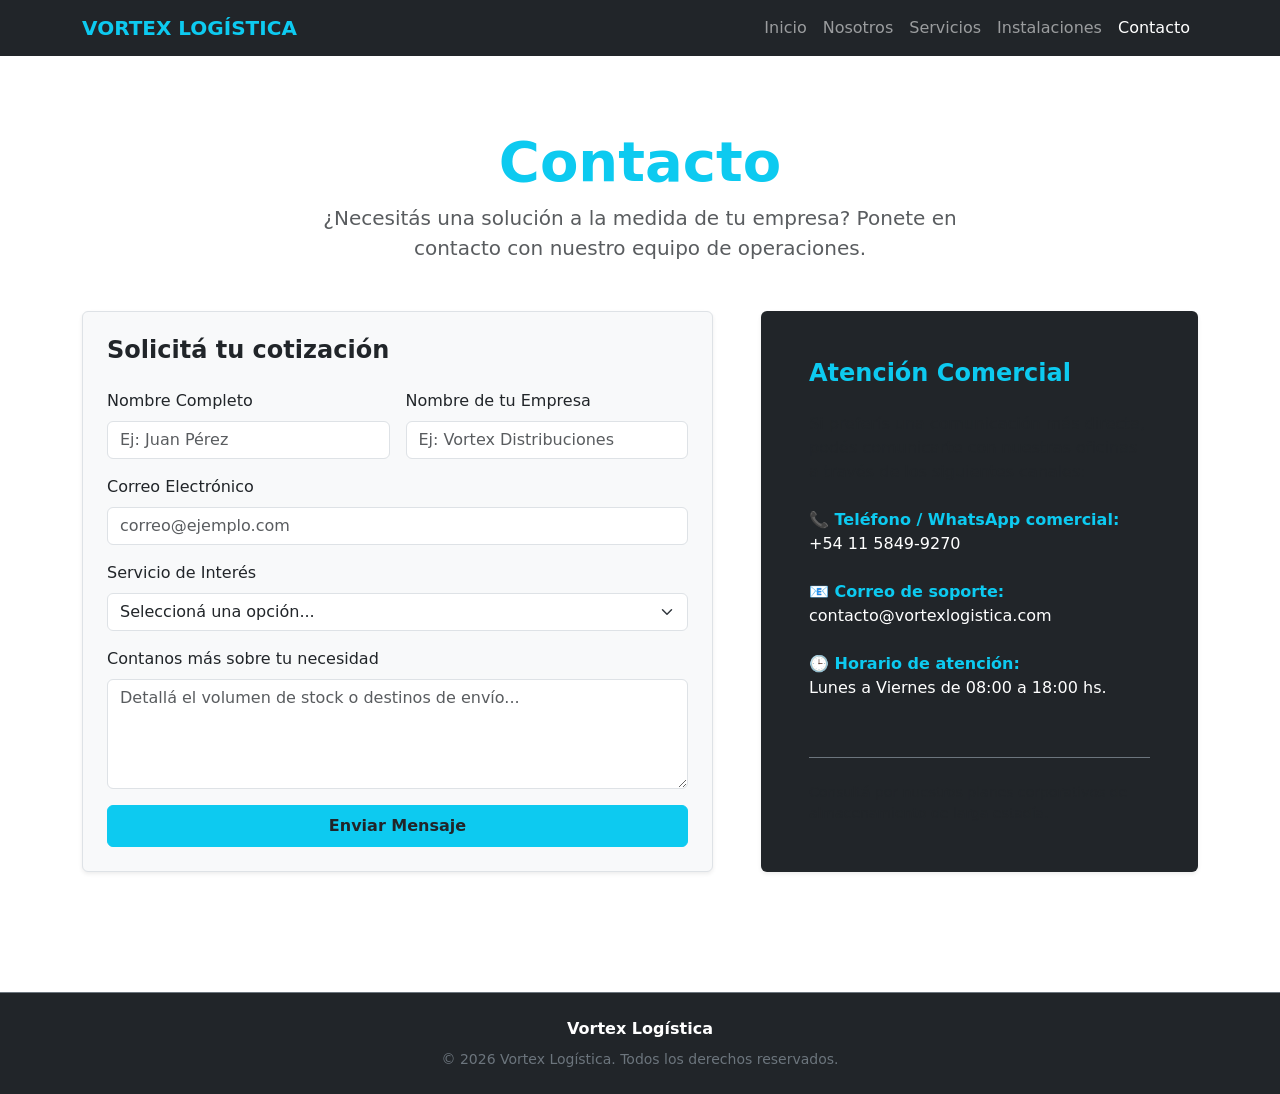
==== pages/contacto.html @ 603a57a5 "feat: estructura inicial de Vortex Logistica y estilos SASS compilados" ====
<!DOCTYPE html>
<html lang="es">
<head>
    <meta charset="UTF-8">
    <meta name="viewport" content="width=device-width, initial-scale=1.0">
    <!-- SEO de la página Contacto -->
    <meta name="description" content="Contactate con Vortex Logística para solicitar presupuestos personalizados de almacenamiento y distribución.">
    <meta name="keywords" content="contacto, presupuesto logistica, cotizacion, atencion al cliente, telefonos">
    <title>Vortex Logística | Contacto</title>
    <!-- CDN de Bootstrap CSS -->
    <link href="https://cdn.jsdelivr.net/npm/bootstrap@5.3.3/dist/css/bootstrap.min.css" rel="stylesheet">
    <!-- Estilos de SASS -->
    <link rel="stylesheet" href="../assets/css/style.css">
</head>
<body>

    <!-- MENÚ DE NAVEGACIÓN -->
    <header>
        <nav class="navbar navbar-expand-lg navbar-dark bg-dark">
            <div class="container">
                <a class="navbar-brand fw-bold text-info" href="../index.html">VORTEX LOGÍSTICA</a>
                <button class="navbar-toggler" type="button" data-bs-toggle="collapse" data-bs-target="#navbarNav" aria-controls="navbarNav" aria-expanded="false" aria-label="Toggle navigation">
                    <span class="navbar-toggler-icon"></span>
                </button>
                <div class="collapse navbar-collapse" id="navbarNav">
                    <ul class="navbar-nav ms-auto">
                        <li class="nav-item">
                            <a class="nav-link" href="../index.html">Inicio</a>
                        </li>
                        <li class="nav-item">
                            <a class="nav-link" href="./nosotros.html">Nosotros</a>
                        </li>
                        <li class="nav-item">
                            <a class="nav-link" href="./servicios.html">Servicios</a>
                        </li>
                        <li class="nav-item">
                            <a class="nav-link" href="./galeria.html">Instalaciones</a>
                        </li>
                        <li class="nav-item">
                            <a class="nav-link active" href="./contacto.html">Contacto</a>
                        </li>
                    </ul>
                </div>
            </div>
        </nav>
    </header>

    <!-- CONTENIDO DE CONTACTO -->
    <main class="py-5">
        <div class="container py-4">
            <div class="text-center mb-5">
                <h1 class="display-4 fw-bold text-info">Contacto</h1>
                <p class="lead text-muted mx-auto" style="max-width: 700px;">¿Necesitás una solución a la medida de tu empresa? Ponete en contacto con nuestro equipo de operaciones.</p>
            </div>

            <div class="row g-5">
                <!-- Formulario de Contacto -->
                <div class="col-lg-7">
                    <div class="p-4 bg-light border rounded shadow-sm">
                        <h3 class="h4 fw-bold text-dark mb-4">Solicitá tu cotización</h3>
                        <form action="#" method="POST">
                            <div class="row g-3">
                                <div class="col-md-6">
                                    <label for="nombre" class="form-label">Nombre Completo</label>
                                    <input type="text" class="form-control" id="nombre" required placeholder="Ej: Juan Pérez">
                                </div>
                                <div class="col-md-6">
                                    <label for="empresa" class="form-label">Nombre de tu Empresa</label>
                                    <input type="text" class="form-control" id="empresa" placeholder="Ej: Vortex Distribuciones">
                                </div>
                                <div class="col-12">
                                    <label for="email" class="form-label">Correo Electrónico</label>
                                    <input type="email" class="form-control" id="email" required placeholder="correo@ejemplo.com">
                                </div>
                                <div class="col-12">
                                    <label for="servicio" class="form-label">Servicio de Interés</label>
                                    <select id="servicio" class="form-select">
                                        <option selected>Seleccioná una opción...</option>
                                        <option value="deposito">Gestión de Depósito / Almacenamiento</option>
                                        <option value="distribucion">Distribución y Envíos</option>
                                        <option value="inventario">Control de Inventario y Sistemas</option>
                                        <option value="integral">Servicio Logístico Integral</option>
                                    </select>
                                </div>
                                <div class="col-12">
                                    <label for="mensaje" class="form-label">Contanos más sobre tu necesidad</label>
                                    <textarea class="form-control" id="mensaje" rows="4" placeholder="Detallá el volumen de stock o destinos de envío..."></textarea>
                                </div>
                                <div class="col-12">
                                    <button type="submit" class="btn btn-info w-100 fw-bold text-dark py-2 btn-submit">Enviar Mensaje</button>
                                </div>
                            </div>
                        </form>
                    </div>
                </div>

                <!-- Datos de Atención al Cliente -->
                <div class="col-lg-5">
                    <div class="h-100 p-5 bg-dark text-white rounded shadow-sm d-flex flex-column justify-content-between">
                        <div>
                            <h3 class="h4 fw-bold text-info mb-4">Atención Comercial</h3>
                            <p class="text-muted mb-4">Si preferís una comunicación más directa, podés comunicarte con nuestras oficinas a través de los siguientes canales:</p>
                            
                            <ul class="list-unstyled mb-5">
                                <li class="mb-4">
                                    <strong class="d-block text-info">📞 Teléfono / WhatsApp comercial:</strong>
                                    <a href="tel:+541158499270" class="text-white text-decoration-none">+54 11 5849-9270</a>
                                </li>
                                <li class="mb-4">
                                    <strong class="d-block text-info">📧 Correo de soporte:</strong>
                                    <span class="text-white">contacto@vortexlogistica.com</span>
                                </li>
                                <li>
                                    <strong class="d-block text-info">🕒 Horario de atención:</strong>
                                    <span class="text-white">Lunes a Viernes de 08:00 a 18:00 hs.</span>
                                </li>
                            </ul>
                        </div>
                        
                        <div class="border-top border-secondary pt-4 text-muted small">
                            Consultá por nuestros planes corporativos de almacenamiento de larga estadía.
                        </div>
                    </div>
                </div>
            </div>
        </div>
    </main>

    <!-- PIE DE PÁGINA -->
    <footer class="bg-dark text-secondary py-4 border-top border-secondary mt-5">
        <div class="container text-center">
            <p class="mb-2 text-white fw-semibold">Vortex Logística</p>
            <p class="small mb-0">&copy; 2026 Vortex Logística. Todos los derechos reservados.</p>
        </div>
    </footer>

    <!-- JS de Bootstrap -->
    <script src="https://cdn.jsdelivr.net/npm/bootstrap@5.3.3/dist/js/bootstrap.bundle.min.js"></script>
</body>
</html>
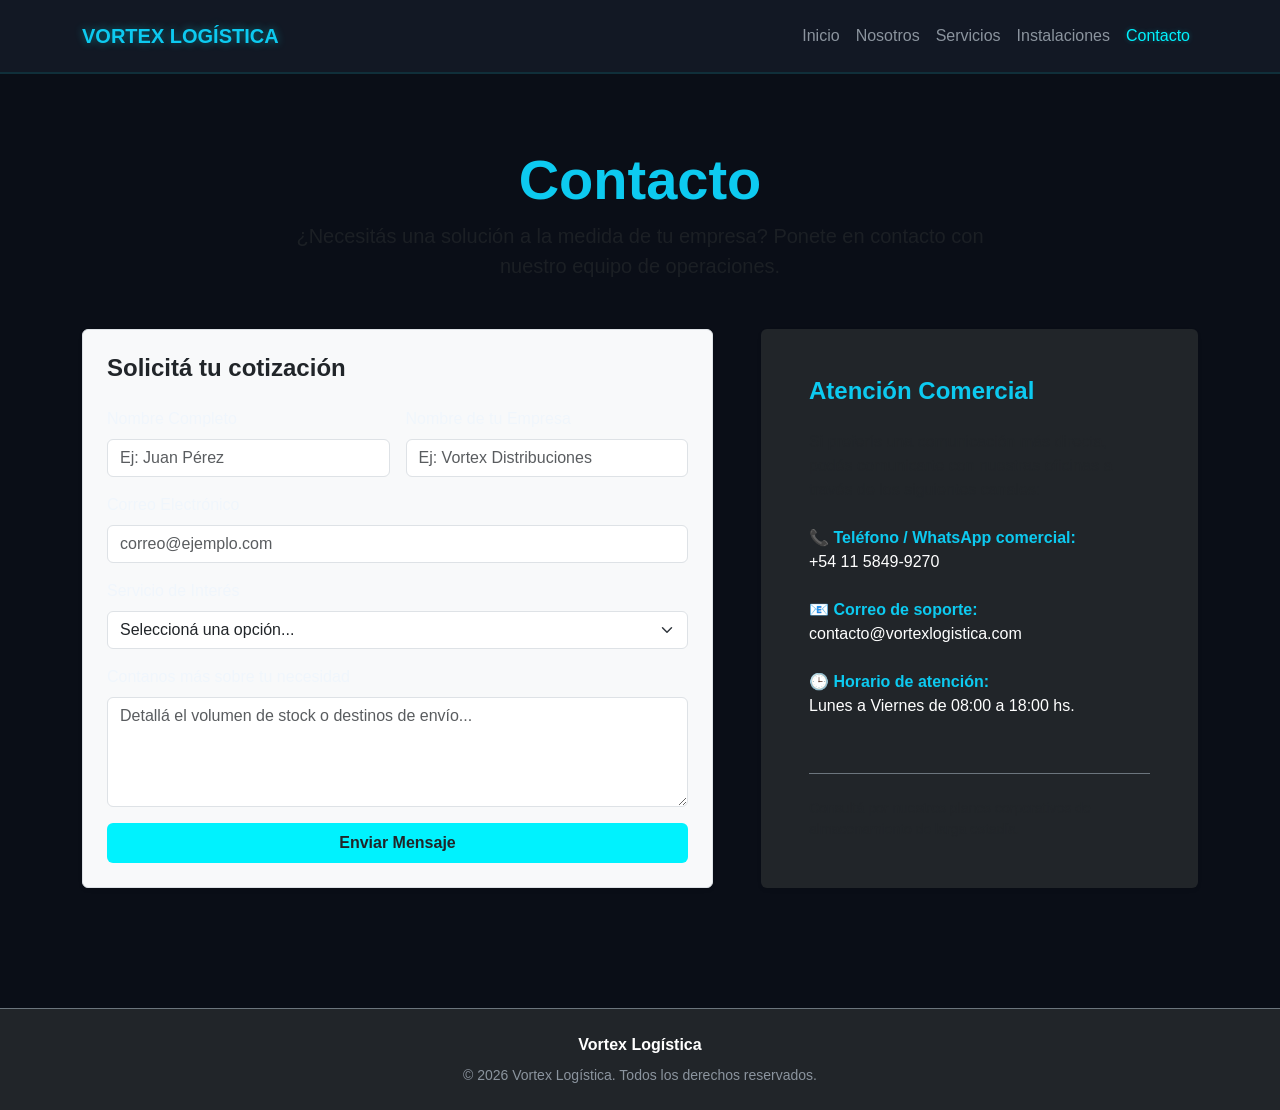
==== commit 974e5752: "fix: corregir enlaces de estilos css en todos los archivos html" ====
--- a/pages/contacto.html
+++ b/pages/contacto.html
@@ -10,7 +10,7 @@
     <!-- CDN de Bootstrap CSS -->
     <link href="https://cdn.jsdelivr.net/npm/bootstrap@5.3.3/dist/css/bootstrap.min.css" rel="stylesheet">
     <!-- Estilos de SASS -->
-    <link rel="stylesheet" href="../assets/css/style.css">
+    <link rel="stylesheet" href="../scss/style.css">
 </head>
 <body>
 
--- a/scss/style.css
+++ b/scss/style.css
@@ -0,0 +1,68 @@
+body {
+  background-color: #0a0e17;
+  color: #f0f6fc;
+  font-family: "Segoe UI", -apple-system, BlinkMacSystemFont, Roboto, sans-serif;
+  overflow-x: hidden;
+}
+
+h1, h2, h3, h4, h5, h6 {
+  color: #f0f6fc;
+}
+
+p {
+  color: #8b949e;
+}
+
+.navbar {
+  background-color: #121824 !important;
+  border-bottom: 2px solid rgba(0, 242, 254, 0.1);
+  padding: 1rem 0;
+}
+.navbar .navbar-brand {
+  text-shadow: 0 0 8px rgba(0, 242, 254, 0.4);
+  transition: all 0.3s cubic-bezier(0.25, 0.8, 0.25, 1);
+}
+.navbar .navbar-brand:hover {
+  color: #f0f6fc !important;
+}
+.navbar .nav-link {
+  color: #8b949e !important;
+  font-weight: 500;
+  transition: all 0.3s cubic-bezier(0.25, 0.8, 0.25, 1);
+}
+.navbar .nav-link:hover, .navbar .nav-link.active {
+  color: #00f2fe !important;
+  text-shadow: 0 0 5px rgba(0, 242, 254, 0.3);
+}
+
+.card {
+  background-color: #121824 !important;
+  border: 1px solid rgba(139, 148, 158, 0.1) !important;
+  transition: all 0.3s cubic-bezier(0.25, 0.8, 0.25, 1);
+}
+.card:hover {
+  transform: translateY(-5px);
+  border-color: rgba(0, 242, 254, 0.4) !important;
+  box-shadow: 0 10px 20px rgba(0, 242, 254, 0.05);
+}
+
+.btn-info {
+  background-color: #00f2fe !important;
+  border: none !important;
+  transition: all 0.3s cubic-bezier(0.25, 0.8, 0.25, 1) !important;
+}
+.btn-info:hover {
+  transform: scale(1.03);
+  box-shadow: 0 0 15px rgba(0, 242, 254, 0.4);
+}
+
+.galeria-item {
+  cursor: pointer;
+  border: 1px solid rgba(139, 148, 158, 0.1) !important;
+}
+.galeria-item img {
+  transition: transform 0.5s cubic-bezier(0.25, 0.8, 0.25, 1);
+}
+.galeria-item:hover img {
+  transform: scale(1.08);
+}/*# sourceMappingURL=style.css.map */
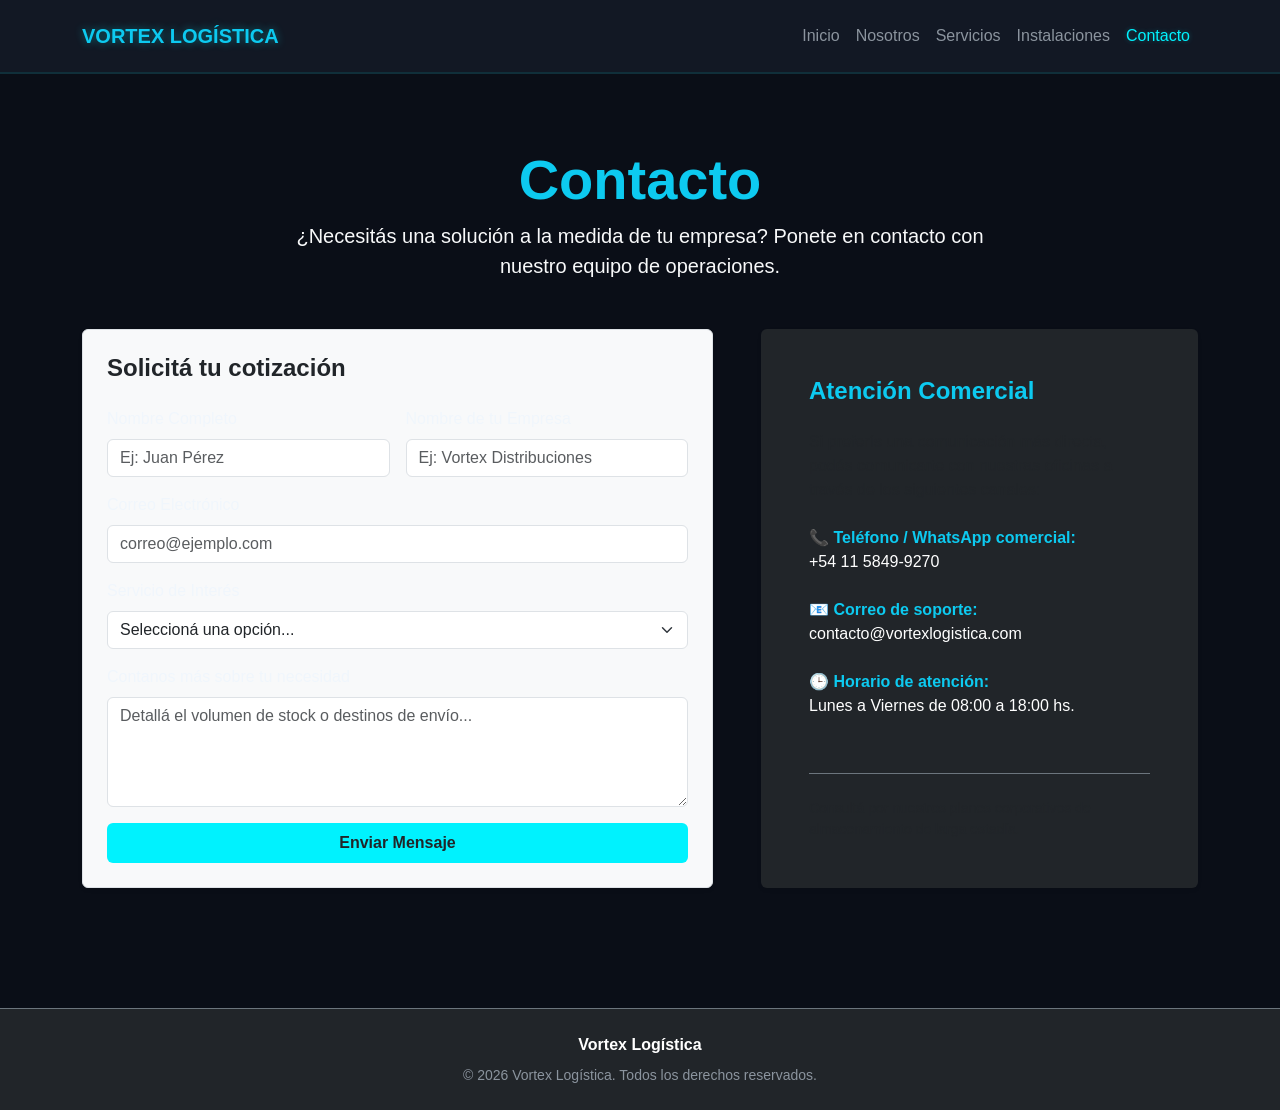
==== commit 45c7046c: "feat: finalización de galería y ajuste de responsividad" ====
--- a/pages/contacto.html
+++ b/pages/contacto.html
@@ -50,7 +50,7 @@
         <div class="container py-4">
             <div class="text-center mb-5">
                 <h1 class="display-4 fw-bold text-info">Contacto</h1>
-                <p class="lead text-muted mx-auto" style="max-width: 700px;">¿Necesitás una solución a la medida de tu empresa? Ponete en contacto con nuestro equipo de operaciones.</p>
+                <p class="lead text-light mx-auto" style="max-width: 700px;">¿Necesitás una solución a la medida de tu empresa? Ponete en contacto con nuestro equipo de operaciones.</p>
             </div>
 
             <div class="row g-5">
